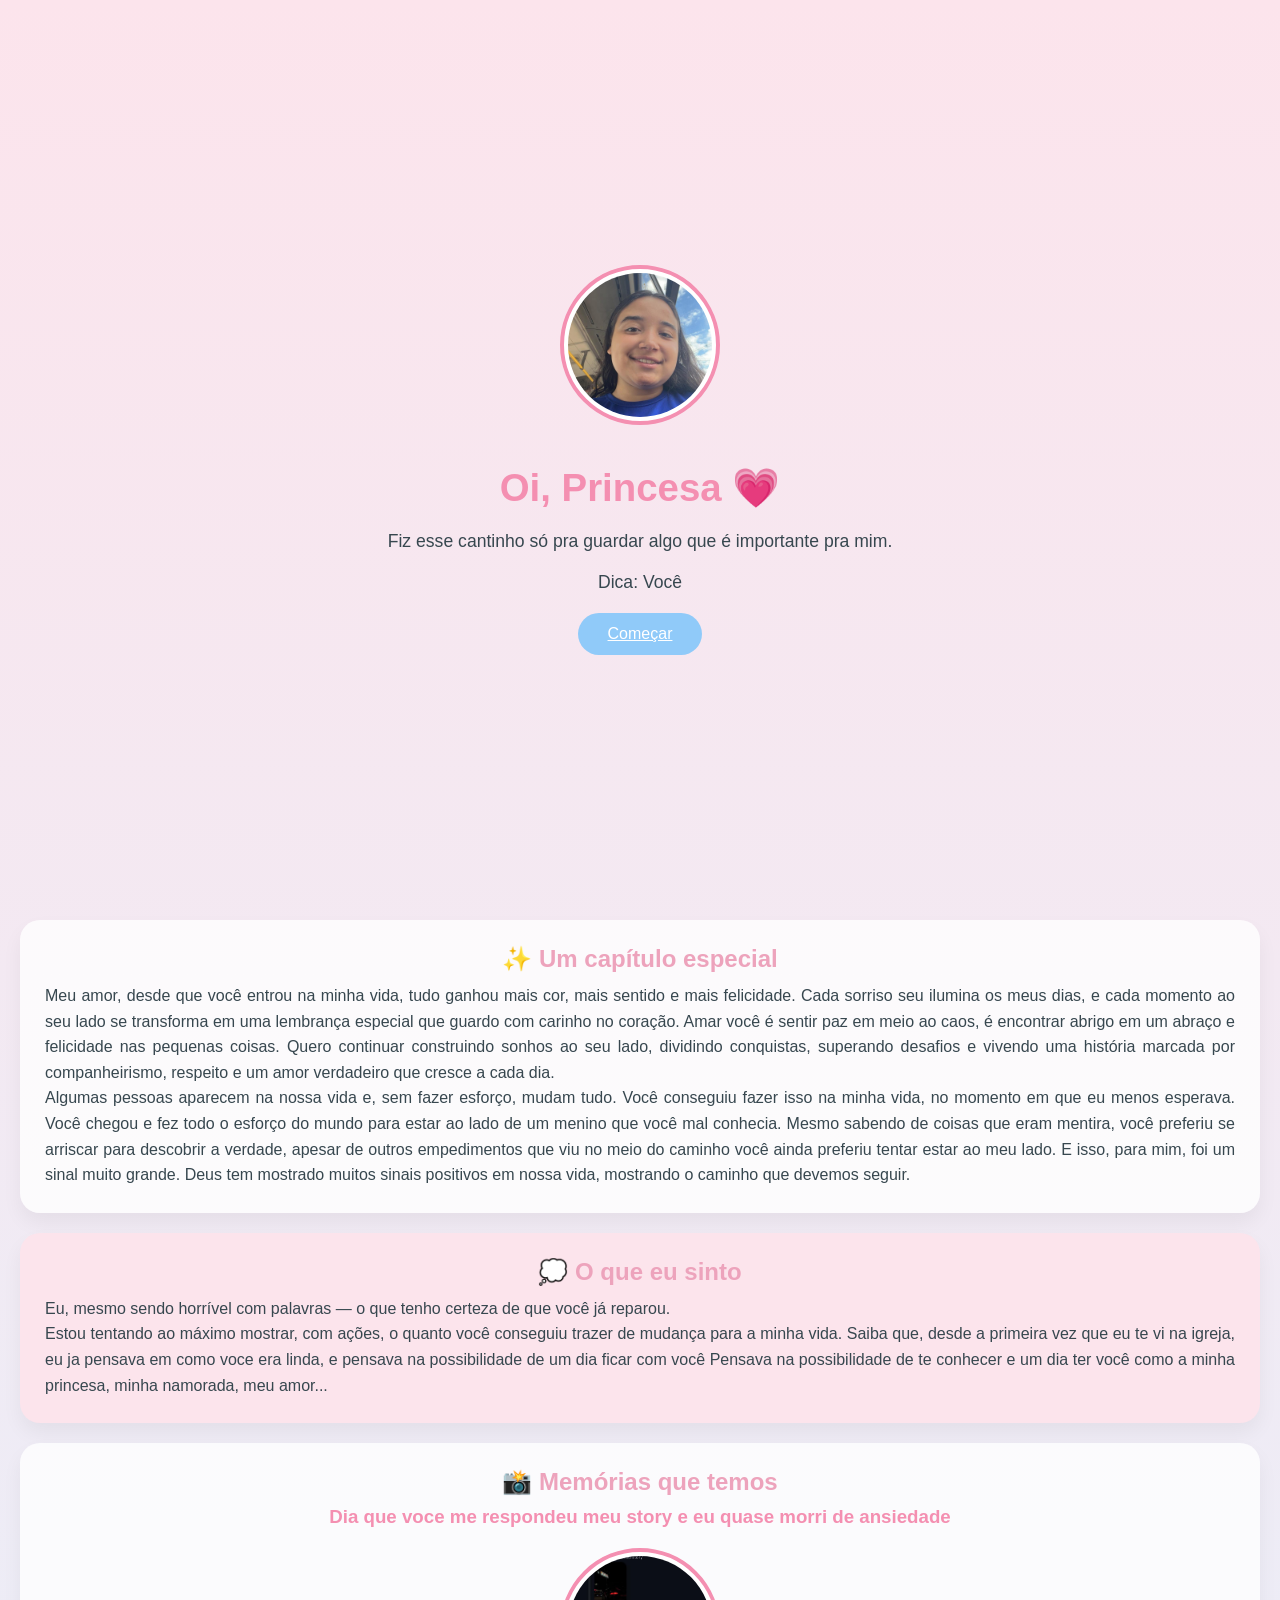
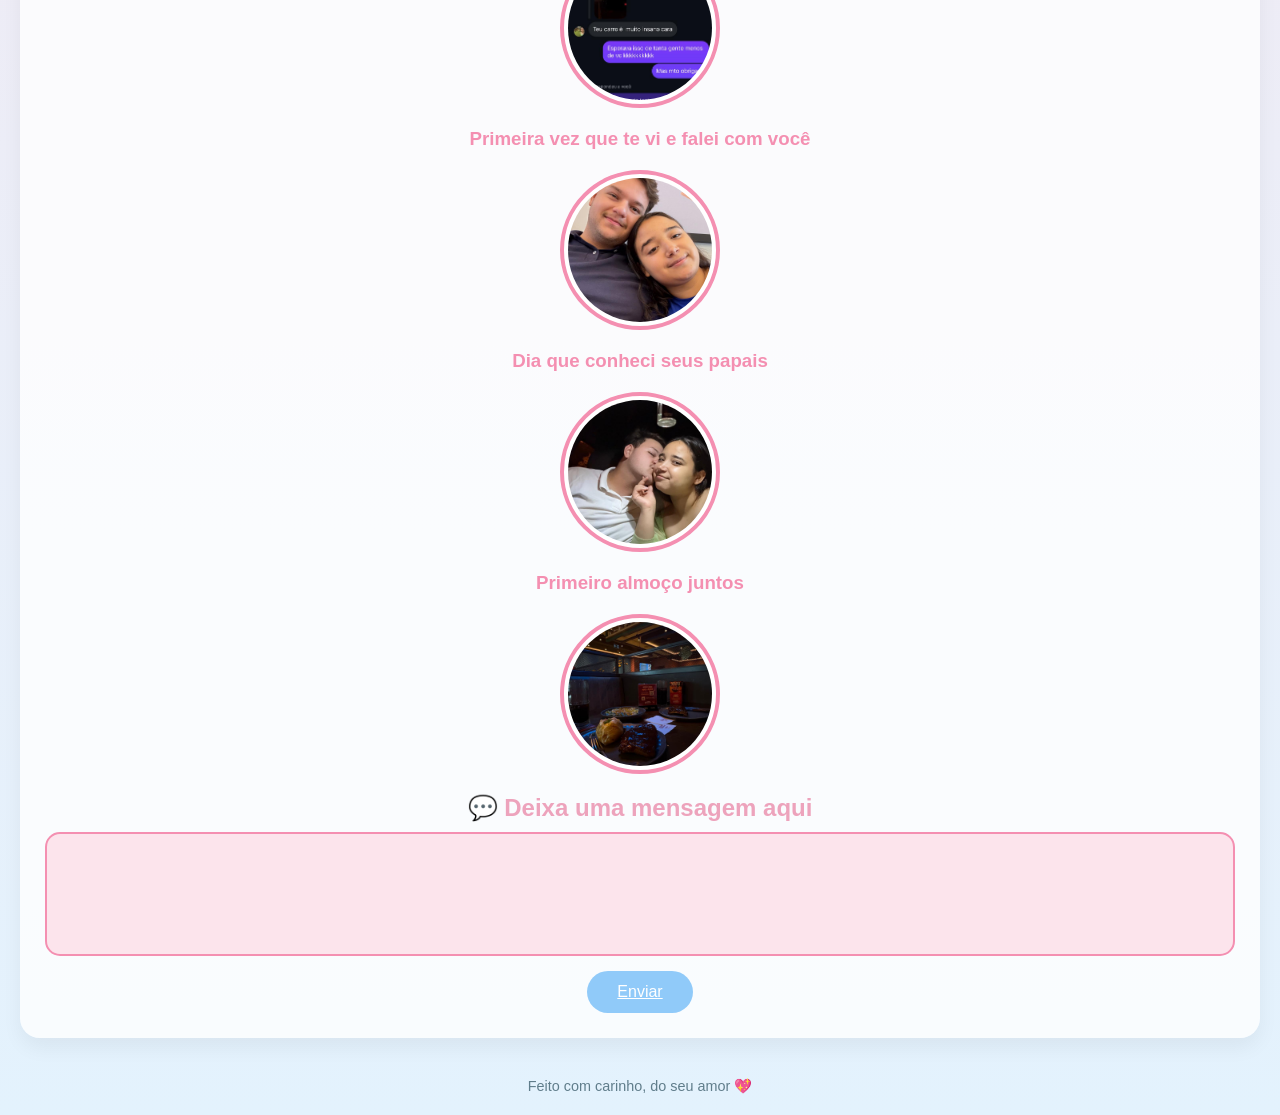
==== index.html @ 2b3bc51b "Add files via upload" ====
<!DOCTYPE html>
<html lang="pt-BR">
<head>
    <meta charset="UTF-8">
    <meta name="viewport" content="width=device-width, initial-scale=1.0">
    <title>Para uma Princesa 💙</title>
    <link rel="stylesheet" href="style.css">
</head>
<body>

    <header class="hero">

        <div class="foto-container">
            <img src="capa.jpg" class="foto-redonda">
        </div>

        <h1>Oi, Princesa 💗</h1>
        <p>Fiz esse cantinho só pra guardar algo que é importante pra mim.</p>
        <p>Dica: Você</p>
        <a href="#inicio" class="btn">Começar</a>

    </header>

    <section class="card">
        <h2 id="inicio">✨ Um capítulo especial</h2>
        <p>
            Meu amor, desde que você entrou na minha vida, tudo ganhou mais cor, mais sentido e mais felicidade. 
            Cada sorriso seu ilumina os meus dias, e cada momento ao seu lado se transforma em uma lembrança especial que guardo com carinho no coração.
            Amar você é sentir paz em meio ao caos, é encontrar abrigo em um abraço e felicidade nas pequenas coisas.
            Quero continuar construindo sonhos ao seu lado, dividindo conquistas, superando desafios e vivendo uma história marcada por companheirismo, 
            respeito e um amor verdadeiro que cresce a cada dia.<br>
            Algumas pessoas aparecem na nossa vida e, sem fazer esforço,
            mudam tudo. Você conseguiu fazer isso na minha vida, no
            momento em que eu menos esperava. 
            Você chegou e fez todo o esforço do mundo para estar
            ao lado de um menino que você mal conhecia.
            Mesmo sabendo de coisas que eram mentira, você preferiu se arriscar para descobrir a verdade,
            apesar de outros empedimentos que viu no meio do caminho você ainda preferiu tentar estar ao meu lado.
            E isso, para mim, foi um sinal muito grande. Deus tem mostrado muitos sinais positivos em nossa vida,
            mostrando o caminho que devemos seguir.
        </p>
    </section>

    <section class="card destaque">
        <h2>💭 O que eu sinto</h2>
        <p>
            Eu, mesmo sendo horrível com palavras — o que tenho certeza de que você já reparou.<br>
            Estou tentando ao máximo mostrar, com ações, o quanto você conseguiu trazer de mudança para a minha vida.
            Saiba que, desde a primeira vez que eu te vi na igreja, eu ja pensava em como voce era linda, e pensava na possibilidade de um dia ficar com você
            Pensava na possibilidade de te conhecer e um dia ter você como a minha princesa, minha namorada, meu amor...
        </p>
    </section>

    <section class="card">
        <h2>📸 Memórias que temos</h2>

        <h3>Dia que voce me respondeu meu story e eu quase morri de ansiedade</h3>
        <div class="foto-container">
            <img src="foto5.jpg" class="foto-redonda">
        </div>

        <h3>Primeira vez que te vi e falei com você</h3>
        <div class="foto-container">
            <img src="foto4.jpg" class="foto-redonda">
        </div>

        <h3>Dia que conheci seus papais</h3>
        <div class="foto-container">
            <img src="foto3.jpg" class="foto-redonda">
        </div>

        <h3>Primeiro almoço juntos</h3>
        <div class="foto-container">
            <img src="foto2.jpg" class="foto-redonda">
        </div>

        <h2>💬 Deixa uma mensagem aqui</h2>

        <div class="mensagem-container">
            <textarea 
                class="caixa-mensagem"
                placeholder="Escreve aqui o que você sentir..."
                rows="5">
            </textarea>

            <a href="aviso.html" class="btn">Enviar</a>
        </div>

    </section>

    <footer>
        <p>Feito com carinho, do seu amor 💖</p>
    </footer>

</body>
</html>
---- style.css ----
html {
    scroll-behavior: smooth;
}

* {
    margin: 0;
    padding: 0;
    box-sizing: border-box;
    font-family: 'Segoe UI', sans-serif;
}

body {
    background: linear-gradient(to bottom, #FCE4EC, #E3F2FD);
    color: #37474F;
}

/* HERO */
.hero {
    min-height: 100vh;
    padding: 40px 20px;
    text-align: center;

    display: flex;
    flex-direction: column;
    justify-content: center;
    gap: 20px;
}

.hero h1 {
    font-size: 2.4rem;
    color: #F48FB1;
}

.hero p {
    font-size: 1.1rem;
}

.btn {
    margin: 0 auto;
    padding: 12px 30px;
    border: none;
    border-radius: 30px;
    background-color: #90CAF9;
    color: #fff;
    font-size: 1rem;
    cursor: pointer;
    transition: 0.3s;
}

.btn:hover {
    background-color: #64B5F6;
}

/* CARDS */
.card {
    background-color: #ffffffcc;
    margin: 20px;
    padding: 25px;
    border-radius: 20px;
    box-shadow: 0 10px 20px rgba(0,0,0,0.05);
}

.card h2 {
    color: #eda3bc;
    margin-bottom: 10px;
    text-align: center;
}

.card h3 {
    color: #F48FB1;
    margin-bottom: 10px;
    text-align: center;
}

.card p {
    line-height: 1.6;
    text-align: justify;
}

/* CARD DESTACADO */
.destaque {
    background-color: #FCE4EC;
}

/* FOOTER */
footer {
    text-align: center;
    padding: 20px;
    font-size: 0.9rem;
    color: #607D8B;
}

.foto-redonda {
    width: 160px;
    height: 160px;
    border-radius: 50%;
    object-fit: cover;
    border: 4px solid #F48FB1;
    padding: 4px;
    background-color: #fff;
}

.foto-container {
    display: flex;
    justify-content: center;
    margin: 20px 0;
}

.mensagem-container {
    display: flex;
    flex-direction: column;
    gap: 15px;
}

.caixa-mensagem {
    width: 100%;
    padding: 15px;
    border-radius: 15px;
    border: 2px solid #F48FB1;
    font-size: 1rem;
    resize: none;
    outline: none;
    background-color: #FCE4EC;
    color: #37474F;
}

.caixa-mensagem::placeholder {
    color: #8E6E79;
}

.caixa-mensagem:focus {
    border-color: #90CAF9;
    box-shadow: 0 0 10px rgba(144, 202, 249, 0.4);
}

.mensagem-container .btn {
    align-self: flex-end;
}

.aviso-container {
    min-height: 100vh;
    background: linear-gradient(to bottom, #FCE4EC, #E3F2FD);
    display: flex;
    flex-direction: column;
    justify-content: center;
    align-items: center;
    text-align: center;
    padding: 30px;
}

.aviso-container h1 {
    color: #F48FB1;
    font-size: 2rem;
    margin-bottom: 15px;
}

.aviso-container p {
    font-size: 1.1rem;
    max-width: 400px;
}

.aviso-container .small {
    margin-top: 20px;
    font-size: 0.9rem;
    color: #607D8B;
}
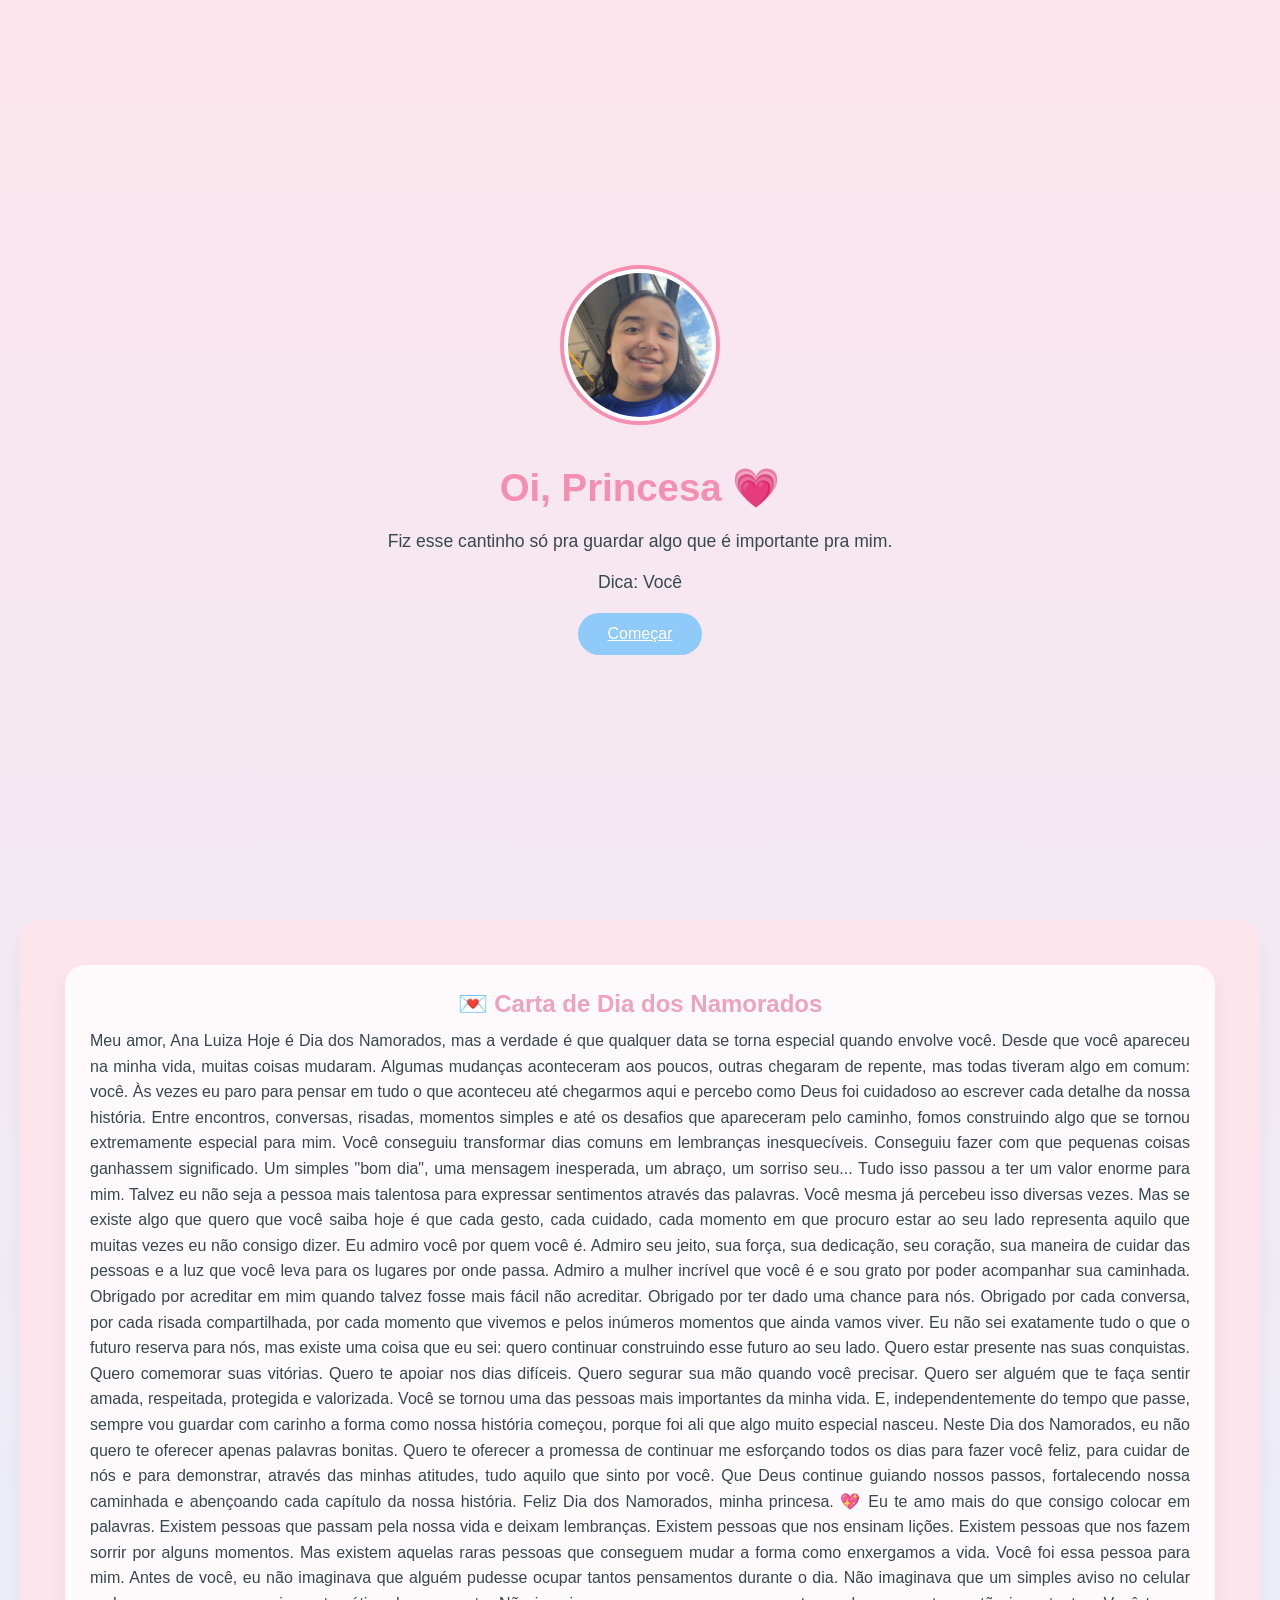
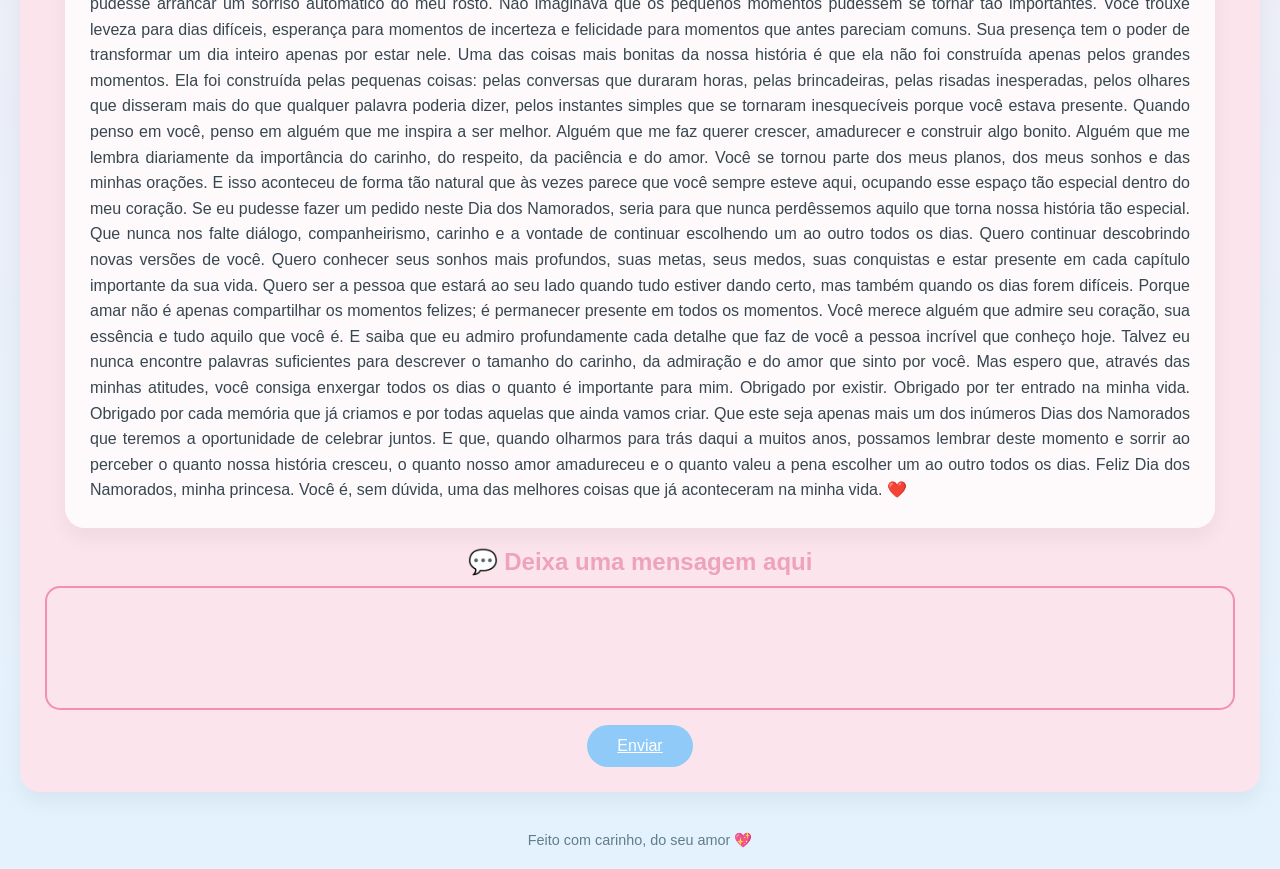
==== commit a0ef7752: "Update index.html" ====
--- a/index.html
+++ b/index.html
@@ -21,59 +21,96 @@
 
     </header>
 
-    <section class="card">
-        <h2 id="inicio">✨ Um capítulo especial</h2>
+    <section class="card destaque">
+        
         <p>
-            Meu amor, desde que você entrou na minha vida, tudo ganhou mais cor, mais sentido e mais felicidade. 
-            Cada sorriso seu ilumina os meus dias, e cada momento ao seu lado se transforma em uma lembrança especial que guardo com carinho no coração.
-            Amar você é sentir paz em meio ao caos, é encontrar abrigo em um abraço e felicidade nas pequenas coisas.
-            Quero continuar construindo sonhos ao seu lado, dividindo conquistas, superando desafios e vivendo uma história marcada por companheirismo, 
-            respeito e um amor verdadeiro que cresce a cada dia.<br>
-            Algumas pessoas aparecem na nossa vida e, sem fazer esforço,
-            mudam tudo. Você conseguiu fazer isso na minha vida, no
-            momento em que eu menos esperava. 
-            Você chegou e fez todo o esforço do mundo para estar
-            ao lado de um menino que você mal conhecia.
-            Mesmo sabendo de coisas que eram mentira, você preferiu se arriscar para descobrir a verdade,
-            apesar de outros empedimentos que viu no meio do caminho você ainda preferiu tentar estar ao meu lado.
-            E isso, para mim, foi um sinal muito grande. Deus tem mostrado muitos sinais positivos em nossa vida,
-            mostrando o caminho que devemos seguir.
-        </p>
-    </section>
+            <section class="card carta-namorados">
+            <h2>💌 Carta de Dia dos Namorados</h2>
 
-    <section class="card destaque">
-        <h2>💭 O que eu sinto</h2>
-        <p>
-            Eu, mesmo sendo horrível com palavras — o que tenho certeza de que você já reparou.<br>
-            Estou tentando ao máximo mostrar, com ações, o quanto você conseguiu trazer de mudança para a minha vida.
-            Saiba que, desde a primeira vez que eu te vi na igreja, eu ja pensava em como voce era linda, e pensava na possibilidade de um dia ficar com você
-            Pensava na possibilidade de te conhecer e um dia ter você como a minha princesa, minha namorada, meu amor...
-        </p>
-    </section>
+            <p>
+                Meu amor, Ana Luiza
 
-    <section class="card">
-        <h2>📸 Memórias que temos</h2>
+                Hoje é Dia dos Namorados, mas a verdade é que qualquer data se torna especial quando envolve você.
+                Desde que você apareceu na minha vida, muitas coisas mudaram. Algumas mudanças aconteceram aos poucos,
+                outras chegaram de repente, mas todas tiveram algo em comum: você.
 
-        <h3>Dia que voce me respondeu meu story e eu quase morri de ansiedade</h3>
-        <div class="foto-container">
-            <img src="foto5.jpg" class="foto-redonda">
-        </div>
+                Às vezes eu paro para pensar em tudo o que aconteceu até chegarmos aqui e percebo como Deus foi cuidadoso
+                ao escrever cada detalhe da nossa história. Entre encontros, conversas, risadas, momentos simples e até os
+                desafios que apareceram pelo caminho, fomos construindo algo que se tornou extremamente especial para mim.
 
-        <h3>Primeira vez que te vi e falei com você</h3>
-        <div class="foto-container">
-            <img src="foto4.jpg" class="foto-redonda">
-        </div>
+                Você conseguiu transformar dias comuns em lembranças inesquecíveis. Conseguiu fazer com que pequenas coisas
+                ganhassem significado. Um simples "bom dia", uma mensagem inesperada, um abraço, um sorriso seu...
+                Tudo isso passou a ter um valor enorme para mim.
 
-        <h3>Dia que conheci seus papais</h3>
-        <div class="foto-container">
-            <img src="foto3.jpg" class="foto-redonda">
-        </div>
+                Talvez eu não seja a pessoa mais talentosa para expressar sentimentos através das palavras. Você mesma já
+                percebeu isso diversas vezes. Mas se existe algo que quero que você saiba hoje é que cada gesto, cada cuidado,
+                cada momento em que procuro estar ao seu lado representa aquilo que muitas vezes eu não consigo dizer.
 
-        <h3>Primeiro almoço juntos</h3>
-        <div class="foto-container">
-            <img src="foto2.jpg" class="foto-redonda">
-        </div>
+                Eu admiro você por quem você é. Admiro seu jeito, sua força, sua dedicação, seu coração, sua maneira de cuidar
+                das pessoas e a luz que você leva para os lugares por onde passa. Admiro a mulher incrível que você é e sou
+                grato por poder acompanhar sua caminhada.
 
+                Obrigado por acreditar em mim quando talvez fosse mais fácil não acreditar.
+                Obrigado por ter dado uma chance para nós.
+                Obrigado por cada conversa, por cada risada compartilhada, por cada momento que vivemos e pelos inúmeros
+                momentos que ainda vamos viver.
+
+                Eu não sei exatamente tudo o que o futuro reserva para nós, mas existe uma coisa que eu sei:
+                quero continuar construindo esse futuro ao seu lado.
+
+                Quero estar presente nas suas conquistas.
+                Quero comemorar suas vitórias.
+                Quero te apoiar nos dias difíceis.
+                Quero segurar sua mão quando você precisar.
+                Quero ser alguém que te faça sentir amada, respeitada, protegida e valorizada.
+
+                Você se tornou uma das pessoas mais importantes da minha vida.
+                E, independentemente do tempo que passe, sempre vou guardar com carinho a forma como nossa história começou,
+                porque foi ali que algo muito especial nasceu.
+
+                Neste Dia dos Namorados, eu não quero te oferecer apenas palavras bonitas.
+                Quero te oferecer a promessa de continuar me esforçando todos os dias para fazer você feliz,
+                para cuidar de nós e para demonstrar, através das minhas atitudes, tudo aquilo que sinto por você.
+
+                Que Deus continue guiando nossos passos, fortalecendo nossa caminhada e abençoando cada capítulo da nossa história.
+
+                Feliz Dia dos Namorados, minha princesa. 💖
+
+                Eu te amo mais do que consigo colocar em palavras.
+                Existem pessoas que passam pela nossa vida e deixam lembranças. Existem pessoas que nos ensinam lições. Existem pessoas que nos fazem sorrir por alguns momentos. Mas existem aquelas raras pessoas que conseguem mudar a forma como enxergamos a vida. Você foi essa pessoa para mim.
+
+                Antes de você, eu não imaginava que alguém pudesse ocupar tantos pensamentos durante o dia. Não imaginava que um simples aviso no celular pudesse arrancar um sorriso automático do meu rosto. Não imaginava que os pequenos momentos pudessem se tornar tão importantes.
+
+                Você trouxe leveza para dias difíceis, esperança para momentos de incerteza e felicidade para momentos que antes pareciam comuns. Sua presença tem o poder de transformar um dia inteiro apenas por estar nele.
+
+                Uma das coisas mais bonitas da nossa história é que ela não foi construída apenas pelos grandes momentos. Ela foi construída pelas pequenas coisas: pelas conversas que duraram horas, pelas brincadeiras, pelas risadas inesperadas, pelos olhares que disseram mais do que qualquer palavra poderia dizer, pelos instantes simples que se tornaram inesquecíveis porque você estava presente.
+
+                Quando penso em você, penso em alguém que me inspira a ser melhor. Alguém que me faz querer crescer, amadurecer e construir algo bonito. Alguém que me lembra diariamente da importância do carinho, do respeito, da paciência e do amor.
+
+                Você se tornou parte dos meus planos, dos meus sonhos e das minhas orações. E isso aconteceu de forma tão natural que às vezes parece que você sempre esteve aqui, ocupando esse espaço tão especial dentro do meu coração.
+
+                Se eu pudesse fazer um pedido neste Dia dos Namorados, seria para que nunca perdêssemos aquilo que torna nossa história tão especial. Que nunca nos falte diálogo, companheirismo, carinho e a vontade de continuar escolhendo um ao outro todos os dias.
+
+                Quero continuar descobrindo novas versões de você. Quero conhecer seus sonhos mais profundos, suas metas, seus medos, suas conquistas e estar presente em cada capítulo importante da sua vida.
+
+                Quero ser a pessoa que estará ao seu lado quando tudo estiver dando certo, mas também quando os dias forem difíceis. Porque amar não é apenas compartilhar os momentos felizes; é permanecer presente em todos os momentos.
+
+                Você merece alguém que admire seu coração, sua essência e tudo aquilo que você é. E saiba que eu admiro profundamente cada detalhe que faz de você a pessoa incrível que conheço hoje.
+
+                Talvez eu nunca encontre palavras suficientes para descrever o tamanho do carinho, da admiração e do amor que sinto por você. Mas espero que, através das minhas atitudes, você consiga enxergar todos os dias o quanto é importante para mim.
+
+                Obrigado por existir. Obrigado por ter entrado na minha vida. Obrigado por cada memória que já criamos e por todas aquelas que ainda vamos criar.
+
+                Que este seja apenas mais um dos inúmeros Dias dos Namorados que teremos a oportunidade de celebrar juntos.
+
+                E que, quando olharmos para trás daqui a muitos anos, possamos lembrar deste momento e sorrir ao perceber o quanto nossa história cresceu, o quanto nosso amor amadureceu e o quanto valeu a pena escolher um ao outro todos os dias.
+
+                Feliz Dia dos Namorados, minha princesa.
+
+                Você é, sem dúvida, uma das melhores coisas que já aconteceram na minha vida. ❤️
+
+            </p>
+        </section>
         <h2>💬 Deixa uma mensagem aqui</h2>
 
         <div class="mensagem-container">
